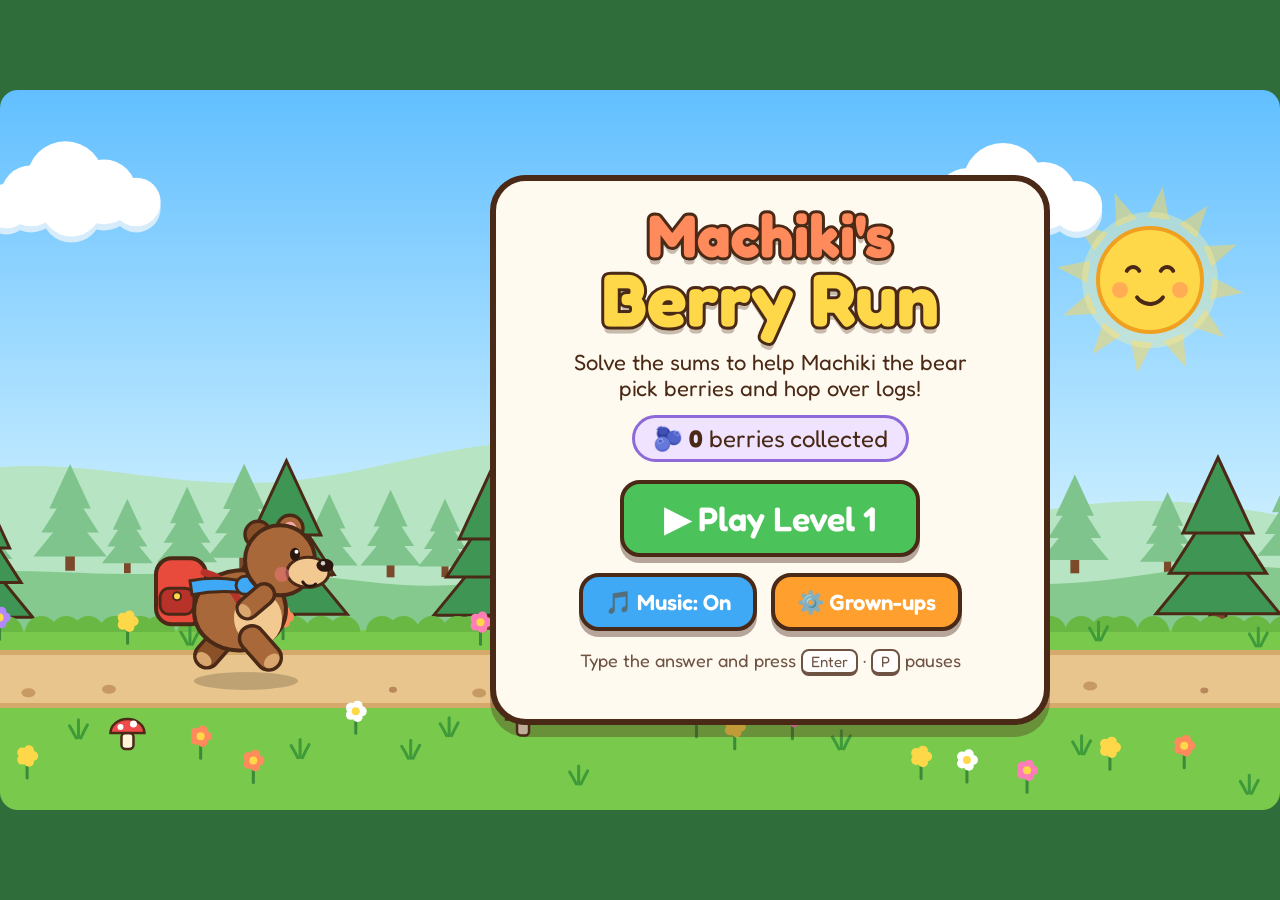
==== index.html @ 08c1b2c3 "Add Machiki's Berry Run arithmetic game A browser side-scroller for practising addition and subtract" ====
<!doctype html>
<html lang="en">
<head>
<meta charset="utf-8">
<meta name="viewport" content="width=device-width, initial-scale=1, maximum-scale=1, user-scalable=no">
<title>Machiki's Berry Run</title>
<link rel="preconnect" href="https://fonts.googleapis.com">
<link rel="preconnect" href="https://fonts.gstatic.com" crossorigin>
<link href="https://fonts.googleapis.com/css2?family=Fredoka:wght@400;500;600;700&display=swap" rel="stylesheet">
<link rel="stylesheet" href="css/style.css">
</head>
<body>
<div id="stage">
  <canvas id="game"></canvas>

  <!-- In-game HUD -->
  <div id="hud" class="hidden">
    <div class="hud-left">
      <div class="pill" id="pack-pill" title="Berries in Machiki's knapsack"><span class="ico">🎒</span><span id="hud-berries">0</span></div>
      <div class="pill streak" id="streak-pill" title="Correct answers in a row"><span class="ico">🔥</span><span id="hud-streak">0</span></div>
    </div>
    <div class="hud-right">
      <div class="pill" title="All the berries you have ever collected"><span class="ico">🫐</span><span id="hud-total">0</span></div>
      <button class="icon-btn" id="btn-pause" aria-label="Pause (P)">⏸</button>
    </div>
  </div>

  <div id="problem" class="hidden">
    <div class="qcount">Question <b id="q-num">1</b> of <b id="q-total">10</b></div>
    <div class="eq"><span id="eq-text"></span><span id="answer" class="answer"></span></div>
    <div id="feedback" class="hint">&nbsp;</div>
    <div class="meter"><div id="meter-fill"></div></div>
  </div>

  <div id="numpad" class="hidden">
    <button data-k="1">1</button><button data-k="2">2</button><button data-k="3">3</button>
    <button data-k="4">4</button><button data-k="5">5</button><button data-k="6">6</button>
    <button data-k="7">7</button><button data-k="8">8</button><button data-k="9">9</button>
    <button data-k="0">0</button>
    <button data-k="back" class="np-back" aria-label="Delete">⌫</button>
    <button data-k="enter" class="np-go">Go!</button>
  </div>

  <div id="countdown" class="hidden"></div>

  <!-- Title screen -->
  <div id="title" class="screen">
    <div class="panel title-panel">
      <h1 class="logo"><span>Machiki's</span><span>Berry Run</span></h1>
      <p class="tagline">Solve the sums to help Machiki the bear<br>pick berries and hop over logs!</p>
      <div class="total-badge">🫐 <b id="title-total">0</b> berries collected</div>
      <button id="btn-play" class="btn btn-green btn-big">▶ Play Level 1</button>
      <div class="row">
        <button id="btn-music-title" class="btn btn-blue">🎵 Music: On</button>
        <button id="btn-grownups" class="btn btn-orange">⚙️ Grown-ups</button>
      </div>
      <p class="small">Type the answer and press <kbd>Enter</kbd> · <kbd>P</kbd> pauses</p>
    </div>
  </div>

  <!-- Pause -->
  <div id="pause" class="screen dim hidden">
    <div class="panel">
      <h2>Paused</h2>
      <p class="small">Machiki is having a little rest. 🐻💤</p>
      <button id="btn-resume" class="btn btn-green btn-big">▶ Keep going</button>
      <div class="row">
        <button id="btn-music-pause" class="btn btn-blue">🎵 Music: On</button>
        <button id="btn-sfx-pause" class="btn btn-blue">🔊 Sounds: On</button>
      </div>
      <button id="btn-quit" class="btn btn-plain">🏠 Back to start (keep your berries)</button>
    </div>
  </div>

  <!-- Level complete -->
  <div id="end" class="screen hidden">
    <div class="panel end-panel">
      <h2 id="end-title">Well done!</h2>
      <div id="end-sub" class="subtitle">Level 1 complete</div>
      <div id="end-stars" class="stars"></div>
      <div class="stats">
        <div class="stat"><span class="ico">✅</span><span class="label">Questions answered</span><b id="end-correct">0 / 10</b></div>
        <div class="stat"><span class="ico">🎒</span><span class="label">Berries earned</span><b id="end-berries">0</b></div>
        <div class="stat"><span class="ico">🔥</span><span class="label">Longest streak</span><b id="end-streak">0</b></div>
        <div class="stat total"><span class="ico">🫐</span><span class="label">Total berries</span><b id="end-total">0</b></div>
      </div>
      <div class="row">
        <button id="btn-home" class="btn btn-plain">🏠 Home</button>
        <button id="btn-next" class="btn btn-green btn-big">Next level ▶</button>
      </div>
    </div>
  </div>

  <!-- Grown-ups: settings + progress -->
  <div id="grownups" class="screen dim hidden">
    <div class="panel wide">
      <h2>For grown-ups</h2>
      <div class="cols">
        <div>
          <h3>Settings</h3>
          <div id="settings"></div>
        </div>
        <div>
          <h3>Progress</h3>
          <div id="progress"></div>
          <h4>Tricky facts (practised more often)</h4>
          <div id="tricky" class="chips"></div>
        </div>
      </div>
      <div class="row">
        <button id="btn-reset" class="btn btn-plain danger">Reset all progress</button>
        <button id="btn-close-grownups" class="btn btn-green">Done</button>
      </div>
    </div>
  </div>
</div>

<script src="js/storage.js"></script>
<script src="js/srs.js"></script>
<script src="js/audio.js"></script>
<script src="js/art.js"></script>
<script src="js/game.js"></script>
</body>
</html>
---- css/style.css ----
:root {
  --ink: #4a2a17;
  --cream: #fffaf0;
  --green: #4cc35a;
  --green-d: #2f9440;
  --blue: #3fa9f5;
  --blue-d: #2479c4;
  --orange: #ff9f2e;
  --orange-d: #d97a0d;
  --red: #ef4b4b;
  --yellow: #ffd84a;
  --font: 'Fredoka', 'Chalkboard SE', 'Comic Sans MS', 'Trebuchet MS', sans-serif;
}

* { box-sizing: border-box; }

html, body {
  margin: 0;
  height: 100%;
  overflow: hidden;
  background: #2f6e3b;
  font-family: var(--font);
  color: var(--ink);
  user-select: none;
  -webkit-user-select: none;
  -webkit-tap-highlight-color: transparent;
}

/* The game is laid out on a fixed 1280×720 stage that is scaled to fit the window. */
#stage {
  position: absolute;
  left: 50%;
  top: 50%;
  width: 1280px;
  height: 720px;
  transform-origin: center center;
  overflow: hidden;
  border-radius: 18px;
}

#game {
  position: absolute;
  inset: 0;
  width: 1280px;
  height: 720px;
  display: block;
}

.hidden { display: none !important; }

button { font-family: inherit; cursor: pointer; }

/* ---------- HUD ---------- */
#hud {
  position: absolute;
  inset: 18px 22px auto 22px;
  display: flex;
  justify-content: space-between;
  pointer-events: none;
}
.hud-left, .hud-right { display: flex; gap: 12px; align-items: center; }

.pill {
  display: flex;
  align-items: center;
  gap: 8px;
  min-width: 96px;
  padding: 6px 18px 6px 10px;
  background: var(--cream);
  border: 4px solid var(--ink);
  border-radius: 999px;
  font-size: 32px;
  font-weight: 700;
  box-shadow: 0 5px 0 rgba(74, 42, 23, .35);
}
.pill .ico { font-size: 32px; }
.pill.bump { animation: bump .25s ease-out; }
.pill.streak.hot { background: #ffe08a; }
@keyframes bump { 50% { transform: scale(1.18); } }

.icon-btn {
  pointer-events: auto;
  width: 60px;
  height: 60px;
  border-radius: 50%;
  border: 4px solid var(--ink);
  background: var(--yellow);
  font-size: 26px;
  box-shadow: 0 5px 0 rgba(74, 42, 23, .35);
}
.icon-btn:active { transform: translateY(3px); box-shadow: 0 2px 0 rgba(74, 42, 23, .35); }

/* ---------- Problem box ---------- */
#problem {
  position: absolute;
  top: 16px;
  left: 50%;
  transform: translateX(-50%);
  width: 500px;
  padding: 10px 24px 16px;
  background: var(--cream);
  border: 5px solid var(--ink);
  border-radius: 28px;
  text-align: center;
  box-shadow: 0 8px 0 rgba(74, 42, 23, .35);
}
.qcount { font-size: 20px; font-weight: 500; opacity: .75; }
.eq {
  display: flex;
  justify-content: center;
  align-items: center;
  gap: 14px;
  font-size: 76px;
  font-weight: 700;
  line-height: 1.05;
}
.answer {
  display: inline-flex;
  justify-content: center;
  align-items: center;
  min-width: 124px;
  height: 92px;
  padding: 0 10px;
  background: #fff;
  border: 5px dashed #c79a6c;
  border-radius: 20px;
  color: var(--blue-d);
}
.answer.cursor::after {
  content: '';
  width: 5px;
  height: 58px;
  margin-left: 4px;
  background: var(--blue-d);
  border-radius: 3px;
  animation: blink 1s steps(1) infinite;
}
@keyframes blink { 50% { opacity: 0; } }
.answer.shake { animation: shake .4s; border-color: var(--red); }
@keyframes shake {
  20% { transform: translateX(-10px); }
  40% { transform: translateX(10px); }
  60% { transform: translateX(-7px); }
  80% { transform: translateX(7px); }
}
#problem.solved .answer { border: 5px solid var(--green); background: #e5fbe2; color: var(--green-d); }
#problem.missed .answer { border: 5px solid var(--orange); background: #fff1d6; color: var(--orange-d); }
#problem.pop { animation: pop .35s ease-out; }
@keyframes pop { 0% { transform: translateX(-50%) scale(.7); } 70% { transform: translateX(-50%) scale(1.05); } 100% { transform: translateX(-50%) scale(1); } }

#feedback { font-size: 24px; font-weight: 600; min-height: 32px; margin-top: 4px; }
#feedback.hint { color: #7a5a3d; }
#feedback.good { color: var(--green-d); }
#feedback.bad { color: #d8461f; }

.meter {
  height: 14px;
  margin-top: 6px;
  background: #eadbc4;
  border-radius: 999px;
  overflow: hidden;
}
#meter-fill {
  height: 100%;
  width: 100%;
  border-radius: 999px;
  background: var(--green);
  transition: background-color .3s;
}

/* ---------- Number pad ---------- */
#numpad {
  position: absolute;
  bottom: 14px;
  left: 50%;
  transform: translateX(-50%);
  display: flex;
  gap: 8px;
}
#numpad button {
  width: 66px;
  height: 66px;
  border: 4px solid var(--ink);
  border-radius: 18px;
  background: var(--cream);
  font-size: 34px;
  font-weight: 700;
  color: var(--ink);
  box-shadow: 0 5px 0 rgba(74, 42, 23, .4);
}
#numpad button:active { transform: translateY(3px); box-shadow: 0 2px 0 rgba(74, 42, 23, .4); }
#numpad .np-back { background: #ffd9c2; }
#numpad .np-go { width: 110px; background: var(--green); color: #fff; }

#countdown {
  position: absolute;
  top: 46%;
  left: 50%;
  transform: translate(-50%, -50%);
  font-size: 170px;
  font-weight: 700;
  color: var(--yellow);
  -webkit-text-stroke: 8px var(--ink);
  paint-order: stroke fill;
  text-shadow: 0 10px 0 rgba(74, 42, 23, .35);
  pointer-events: none;
}
#countdown.tick { animation: zoom .7s ease-out; }
@keyframes zoom { 0% { transform: translate(-50%, -50%) scale(1.8); opacity: 0; } 30% { opacity: 1; } 100% { transform: translate(-50%, -50%) scale(1); } }

/* ---------- Screens & panels ---------- */
.screen {
  position: absolute;
  inset: 0;
  display: flex;
  align-items: center;
  justify-content: center;
}
.screen.dim { background: rgba(20, 45, 25, .45); }

.panel {
  width: 560px;
  padding: 26px 34px 30px;
  background: var(--cream);
  border: 6px solid var(--ink);
  border-radius: 36px;
  text-align: center;
  box-shadow: 0 12px 0 rgba(74, 42, 23, .35);
  animation: rise .35s ease-out;
}
.panel.wide { width: 980px; text-align: left; }
@keyframes rise { from { transform: translateY(30px) scale(.95); opacity: 0; } }

.title-panel { margin-left: 260px; }

h1, h2, h3, h4 { margin: 0; }
h2 { font-size: 52px; color: var(--orange-d); }
h3 { font-size: 26px; margin-bottom: 10px; }
h4 { font-size: 18px; margin: 18px 0 8px; opacity: .8; }

.logo {
  display: flex;
  flex-direction: column;
  line-height: .95;
  font-size: 74px;
  color: var(--yellow);
  -webkit-text-stroke: 6px var(--ink);
  paint-order: stroke fill;
  text-shadow: 0 7px 0 rgba(74, 42, 23, .3);
}
.logo span:first-child { color: #ff8a5c; font-size: 60px; }
.tagline { font-size: 22px; margin: 14px 0; }
.total-badge {
  display: inline-block;
  margin-bottom: 18px;
  padding: 6px 18px;
  font-size: 24px;
  background: #efe3ff;
  border: 3px solid #8d6ad8;
  border-radius: 999px;
}
.small { font-size: 18px; opacity: .8; }
kbd {
  padding: 1px 8px;
  background: #fff;
  border: 2px solid var(--ink);
  border-bottom-width: 4px;
  border-radius: 8px;
  font-family: inherit;
  font-size: 15px;
}

.row { display: flex; gap: 14px; justify-content: center; margin-top: 16px; }

.btn {
  padding: 12px 22px;
  border: 4px solid var(--ink);
  border-radius: 20px;
  font-size: 22px;
  font-weight: 600;
  color: #fff;
  box-shadow: 0 6px 0 rgba(74, 42, 23, .4);
  transition: transform .08s;
}
.btn:hover { transform: translateY(-2px); }
.btn:active { transform: translateY(4px); box-shadow: 0 2px 0 rgba(74, 42, 23, .4); }
.btn-big { font-size: 34px; padding: 14px 40px; }
.btn-green { background: var(--green); }
.btn-blue { background: var(--blue); }
.btn-orange { background: var(--orange); }
.btn-plain { background: #fff; color: var(--ink); font-size: 20px; margin-top: 16px; }
.btn-plain.danger { color: #c0392b; }
.btn-plain.danger.confirm { background: var(--red); color: #fff; }

/* ---------- End screen ---------- */
.end-panel { width: 600px; }
.subtitle { font-size: 24px; font-weight: 600; opacity: .7; }
.stars { font-size: 72px; letter-spacing: 8px; line-height: 1.2; }
.stars .on { color: var(--yellow); -webkit-text-stroke: 3px var(--ink); paint-order: stroke fill; display: inline-block; animation: star-in .5s backwards; }
.stars .off { color: #ddd0bd; }
@keyframes star-in { from { transform: scale(0) rotate(-90deg); } }
.stats { display: grid; gap: 10px; margin: 12px 0 4px; }
.stat {
  display: flex;
  align-items: center;
  gap: 12px;
  padding: 8px 18px;
  font-size: 26px;
  background: #fff;
  border: 3px solid #e6d3b8;
  border-radius: 18px;
}
.stat .label { flex: 1; text-align: left; }
.stat b { font-size: 32px; }
.stat.total { background: #efe3ff; border-color: #8d6ad8; }

/* ---------- Grown-ups ---------- */
.cols { display: grid; grid-template-columns: 1fr 1fr; gap: 34px; margin-top: 14px; }
.setting { margin-bottom: 14px; }
.setting .name { font-size: 18px; font-weight: 600; margin-bottom: 6px; }
.seg { display: flex; flex-wrap: wrap; gap: 6px; }
.seg button {
  padding: 7px 14px;
  border: 3px solid var(--ink);
  border-radius: 14px;
  background: #fff;
  font-size: 17px;
  color: var(--ink);
}
.seg button.on { background: var(--blue); color: #fff; }
#progress { font-size: 19px; line-height: 1.6; }
.chips { display: flex; flex-wrap: wrap; gap: 6px; min-height: 36px; }
.chip {
  padding: 4px 12px;
  background: #fff1d6;
  border: 2px solid var(--orange);
  border-radius: 999px;
  font-size: 18px;
}
.chip small { opacity: .65; }
.muted { opacity: .6; font-size: 17px; }
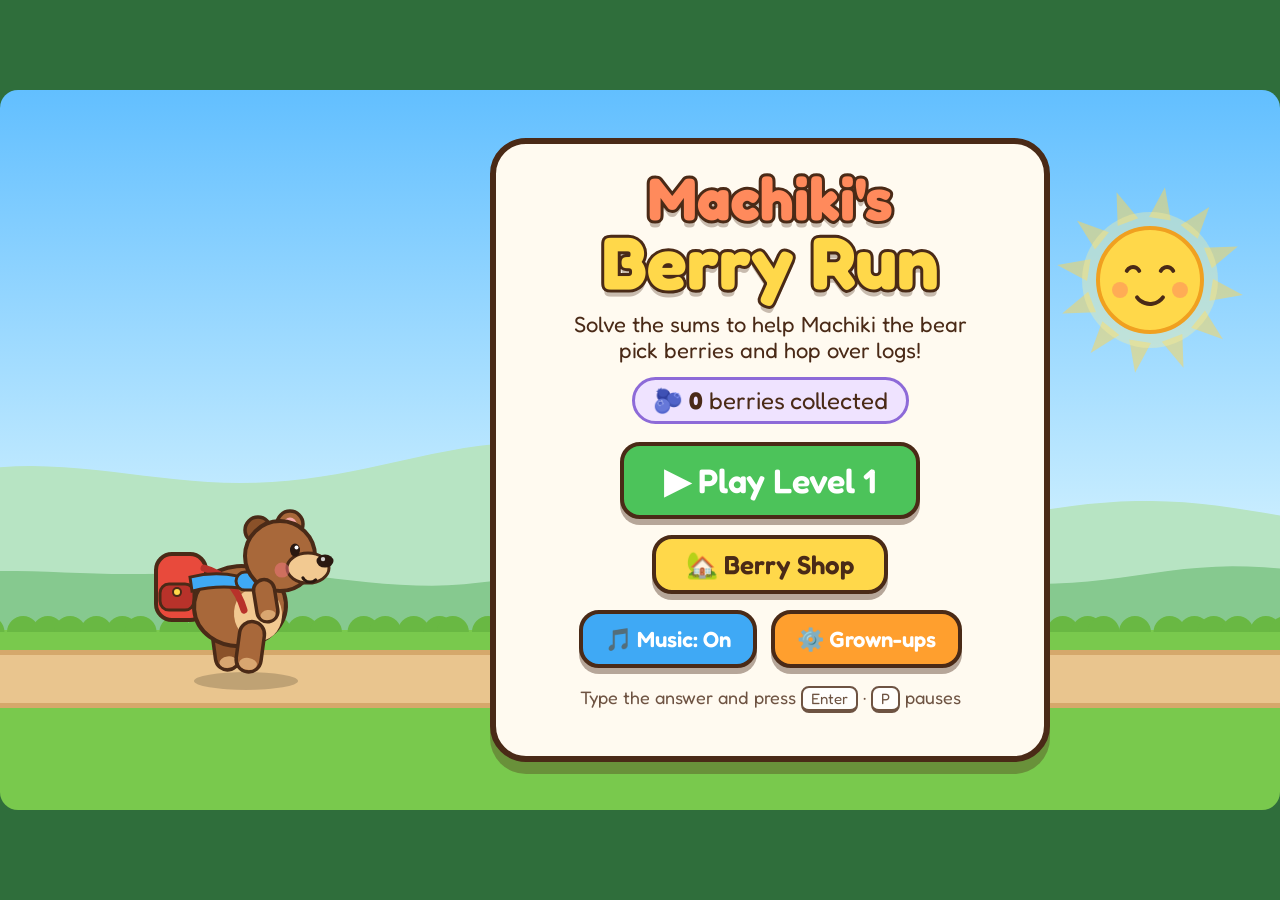
==== commit 0063af8a: "Add spoken answers and the Berry Shop Spoken answers (opt-in in the Grown-ups panel): - Listen with " ====
--- a/index.html
+++ b/index.html
@@ -26,6 +26,7 @@
   </div>
 
   <div id="problem" class="hidden">
+    <div id="mic" class="mic hidden" title="Listening — say the answer!">🎤</div>
     <div class="qcount">Question <b id="q-num">1</b> of <b id="q-total">10</b></div>
     <div class="eq"><span id="eq-text"></span><span id="answer" class="answer"></span></div>
     <div id="feedback" class="hint">&nbsp;</div>
@@ -51,10 +52,28 @@
       <div class="total-badge">🫐 <b id="title-total">0</b> berries collected</div>
       <button id="btn-play" class="btn btn-green btn-big">▶ Play Level 1</button>
       <div class="row">
+        <button id="btn-shop" class="btn btn-yellow btn-mid">🏡 Berry Shop</button>
+      </div>
+      <div class="row">
         <button id="btn-music-title" class="btn btn-blue">🎵 Music: On</button>
         <button id="btn-grownups" class="btn btn-orange">⚙️ Grown-ups</button>
       </div>
-      <p class="small">Type the answer and press <kbd>Enter</kbd> · <kbd>P</kbd> pauses</p>
+      <p class="small" id="howto">Type the answer and press <kbd>Enter</kbd> · <kbd>P</kbd> pauses</p>
+    </div>
+  </div>
+
+  <!-- Berry Shop -->
+  <div id="shop" class="screen hidden">
+    <div class="panel shop-panel">
+      <div class="shop-head">
+        <h2>Berry Shop</h2>
+        <p class="shop-sub">Spend your berries to grow Machiki's forest!</p>
+        <div class="pill" id="shop-pill"><span class="ico">🫐</span><span id="shop-berries">0</span></div>
+        <button id="btn-shop-close" class="btn btn-green">Done</button>
+      </div>
+      <div id="shop-tabs" class="shop-tabs"></div>
+      <div id="shop-grid" class="shop-grid"></div>
+      <div id="shop-toast" class="shop-toast hidden"></div>
     </div>
   </div>
 
@@ -86,7 +105,8 @@
       </div>
       <div class="row">
         <button id="btn-home" class="btn btn-plain">🏠 Home</button>
-        <button id="btn-next" class="btn btn-green btn-big">Next level ▶</button>
+        <button id="btn-end-shop" class="btn btn-yellow">🏡 Berry Shop</button>
+        <button id="btn-next" class="btn btn-green">Next level ▶</button>
       </div>
     </div>
   </div>
@@ -105,6 +125,7 @@
           <div id="progress"></div>
           <h4>Tricky facts (practised more often)</h4>
           <div id="tricky" class="chips"></div>
+          <div id="voice-settings"></div>
         </div>
       </div>
       <div class="row">
@@ -118,7 +139,9 @@
 <script src="js/storage.js"></script>
 <script src="js/srs.js"></script>
 <script src="js/audio.js"></script>
+<script src="js/voice.js"></script>
 <script src="js/art.js"></script>
+<script src="js/decor.js"></script>
 <script src="js/game.js"></script>
 </body>
 </html>
--- a/css/style.css
+++ b/css/style.css
@@ -148,6 +148,30 @@
 #problem.pop { animation: pop .35s ease-out; }
 @keyframes pop { 0% { transform: translateX(-50%) scale(.7); } 70% { transform: translateX(-50%) scale(1.05); } 100% { transform: translateX(-50%) scale(1); } }
 
+.answer.heard { color: #8fa3b8; }
+
+.mic {
+  position: absolute;
+  top: 10px;
+  right: 14px;
+  width: 46px;
+  height: 46px;
+  display: flex;
+  align-items: center;
+  justify-content: center;
+  font-size: 24px;
+  background: #e6e0d6;
+  border: 3px solid var(--ink);
+  border-radius: 50%;
+}
+.mic.listening { background: #c9f5c4; animation: listen 1.6s ease-in-out infinite; }
+.mic.heard { background: var(--yellow); }
+.mic.blocked { opacity: .45; filter: grayscale(1); animation: none; }
+@keyframes listen {
+  0%, 100% { box-shadow: 0 0 0 0 rgba(76, 195, 90, .7); }
+  50% { box-shadow: 0 0 0 10px rgba(76, 195, 90, 0); }
+}
+
 #feedback { font-size: 24px; font-weight: 600; min-height: 32px; margin-top: 4px; }
 #feedback.hint { color: #7a5a3d; }
 #feedback.good { color: var(--green-d); }
@@ -228,7 +252,7 @@
   box-shadow: 0 12px 0 rgba(74, 42, 23, .35);
   animation: rise .35s ease-out;
 }
-.panel.wide { width: 980px; text-align: left; }
+.panel.wide { width: 980px; max-height: 696px; overflow-y: auto; padding-top: 20px; padding-bottom: 22px; text-align: left; }
 @keyframes rise { from { transform: translateY(30px) scale(.95); opacity: 0; } }
 
 .title-panel { margin-left: 260px; }
@@ -288,12 +312,17 @@
 .btn-green { background: var(--green); }
 .btn-blue { background: var(--blue); }
 .btn-orange { background: var(--orange); }
+.btn-yellow { background: var(--yellow); color: var(--ink); }
+.btn-mid { font-size: 26px; padding: 10px 30px; }
 .btn-plain { background: #fff; color: var(--ink); font-size: 20px; margin-top: 16px; }
 .btn-plain.danger { color: #c0392b; }
 .btn-plain.danger.confirm { background: var(--red); color: #fff; }
 
 /* ---------- End screen ---------- */
-.end-panel { width: 600px; }
+.end-panel { width: 680px; }
+.end-panel .row { align-items: center; }
+.end-panel .row .btn { margin-top: 0; padding: 12px 22px; font-size: 24px; white-space: nowrap; }
+.end-panel .row #btn-next { font-size: 28px; }
 .subtitle { font-size: 24px; font-weight: 600; opacity: .7; }
 .stars { font-size: 72px; letter-spacing: 8px; line-height: 1.2; }
 .stars .on { color: var(--yellow); -webkit-text-stroke: 3px var(--ink); paint-order: stroke fill; display: inline-block; animation: star-in .5s backwards; }
@@ -314,9 +343,96 @@
 .stat b { font-size: 32px; }
 .stat.total { background: #efe3ff; border-color: #8d6ad8; }
 
+/* ---------- Berry Shop ---------- */
+.shop-panel {
+  position: relative;
+  display: flex;
+  flex-direction: column;
+  width: 1200px;
+  height: 680px;
+  padding: 18px 26px 20px;
+  text-align: left;
+}
+.shop-head { display: flex; align-items: center; gap: 18px; }
+.shop-head h2 { font-size: 46px; }
+.shop-sub { flex: 1; margin: 0; font-size: 20px; opacity: .75; }
+.shop-head .btn { font-size: 24px; padding: 8px 26px; }
+
+.shop-tabs { display: flex; gap: 8px; margin: 12px 0; }
+.shop-tabs button {
+  flex: 1;
+  padding: 10px 6px;
+  background: #fff;
+  border: 4px solid var(--ink);
+  border-radius: 18px;
+  font-size: 20px;
+  font-weight: 600;
+  white-space: nowrap;
+  color: var(--ink);
+}
+.shop-tabs button small { font-size: 14px; opacity: .6; }
+.shop-tabs button.on { background: var(--orange); color: #fff; box-shadow: 0 4px 0 rgba(74, 42, 23, .35); }
+
+.shop-grid {
+  flex: 1;
+  display: grid;
+  grid-template-columns: repeat(5, minmax(0, 1fr));
+  grid-auto-rows: 236px;
+  gap: 14px;
+  padding: 4px 6px 8px 2px;
+  overflow-y: auto;
+}
+.card {
+  display: flex;
+  flex-direction: column;
+  align-items: center;
+  padding: 8px 8px 10px;
+  background: #fff;
+  border: 4px solid #e6d3b8;
+  border-radius: 22px;
+}
+.card canvas { width: 100%; aspect-ratio: 196 / 128; border-radius: 14px; background: linear-gradient(#e3f6ff, #e9f8e0 70%); }
+.card .name { flex: 1; display: flex; align-items: center; margin: 4px 0; font-size: 19px; font-weight: 600; text-align: center; line-height: 1.1; }
+.card.owned { background: #effbea; border-color: var(--green); }
+.card.bought { animation: bought .6s ease-out; }
+@keyframes bought { 40% { transform: scale(1.08) rotate(-2deg); } }
+.card .buy {
+  width: 100%;
+  padding: 6px 0;
+  background: var(--yellow);
+  border: 4px solid var(--ink);
+  border-radius: 14px;
+  font-size: 22px;
+  font-weight: 700;
+  color: var(--ink);
+  box-shadow: 0 4px 0 rgba(74, 42, 23, .35);
+}
+.card .buy:active { transform: translateY(3px); box-shadow: 0 1px 0 rgba(74, 42, 23, .35); }
+.card .buy.cant { background: #eee6da; color: #a08a70; border-color: #c9b59a; box-shadow: none; }
+.card .buy.confirm { background: var(--green); color: #fff; font-size: 18px; animation: bump .3s; }
+.card .buy.shake { animation: shake .4s; }
+.owned-tag { padding: 8px 0; font-size: 18px; font-weight: 700; color: var(--green-d); }
+
+.shop-toast {
+  position: absolute;
+  left: 50%;
+  bottom: 22px;
+  transform: translateX(-50%);
+  padding: 10px 26px;
+  background: var(--ink);
+  border-radius: 999px;
+  color: #fff;
+  font-size: 22px;
+  font-weight: 600;
+  white-space: nowrap;
+  animation: rise .3s ease-out;
+}
+
 /* ---------- Grown-ups ---------- */
 .cols { display: grid; grid-template-columns: 1fr 1fr; gap: 34px; margin-top: 14px; }
-.setting { margin-bottom: 14px; }
+.setting { margin-bottom: 12px; }
+.setting-pair { display: flex; gap: 32px; }
+#voice-settings { margin-top: 22px; }
 .setting .name { font-size: 18px; font-weight: 600; margin-bottom: 6px; }
 .seg { display: flex; flex-wrap: wrap; gap: 6px; }
 .seg button {
@@ -328,6 +444,16 @@
   color: var(--ink);
 }
 .seg button.on { background: var(--blue); color: #fff; }
+.seg button:disabled { opacity: .4; cursor: default; }
+.voice-note { margin: 6px 0 0; font-size: 14px; line-height: 1.35; opacity: .75; }
+.voice-test {
+  margin-top: 8px;
+  padding: 6px 12px;
+  background: #fff;
+  border: 2px dashed #c79a6c;
+  border-radius: 12px;
+  font-size: 16px;
+}
 #progress { font-size: 19px; line-height: 1.6; }
 .chips { display: flex; flex-wrap: wrap; gap: 6px; min-height: 36px; }
 .chip {
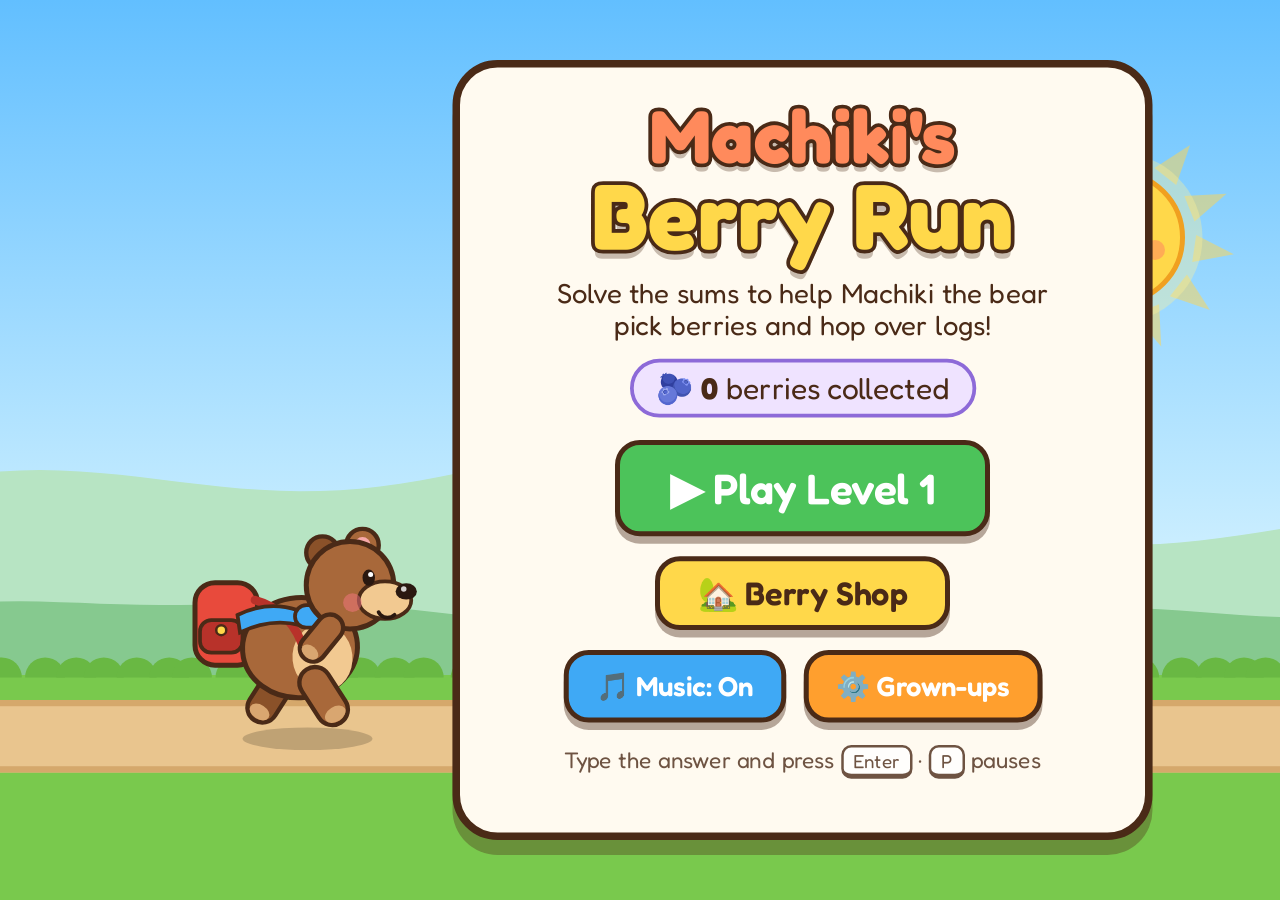
==== commit ed9291e6: "Fit the game to phones, tablets and any screen shape The stage's width and height now follow the scr" ====
--- a/index.html
+++ b/index.html
@@ -2,7 +2,12 @@
 <html lang="en">
 <head>
 <meta charset="utf-8">
-<meta name="viewport" content="width=device-width, initial-scale=1, maximum-scale=1, user-scalable=no">
+<meta name="viewport" content="width=device-width, initial-scale=1, maximum-scale=1, user-scalable=no, viewport-fit=cover">
+<meta name="theme-color" content="#62bfff">
+<meta name="mobile-web-app-capable" content="yes">
+<meta name="apple-mobile-web-app-capable" content="yes">
+<meta name="apple-mobile-web-app-status-bar-style" content="black-translucent">
+<meta name="apple-mobile-web-app-title" content="Berry Run">
 <title>Machiki's Berry Run</title>
 <link rel="preconnect" href="https://fonts.googleapis.com">
 <link rel="preconnect" href="https://fonts.gstatic.com" crossorigin>
--- a/css/style.css
+++ b/css/style.css
@@ -18,15 +18,20 @@
   margin: 0;
   height: 100%;
   overflow: hidden;
-  background: #2f6e3b;
+  overscroll-behavior: none;
+  background: #5ea93f;
   font-family: var(--font);
   color: var(--ink);
   user-select: none;
   -webkit-user-select: none;
+  -webkit-touch-callout: none;
   -webkit-tap-highlight-color: transparent;
-}
-
-/* The game is laid out on a fixed 1280×720 stage that is scaled to fit the window. */
+  touch-action: manipulation;
+}
+
+/* The stage is laid out in logical pixels and scaled to the screen; its size and layout
+   (data-layout = wide | strip | portrait) are set by fit() in game.js. The 720-tall scene sits at
+   the top; on taller screens the meadow continues below it, holding the problem and number pad. */
 #stage {
   position: absolute;
   left: 50%;
@@ -35,12 +40,17 @@
   height: 720px;
   transform-origin: center center;
   overflow: hidden;
-  border-radius: 18px;
+  background: linear-gradient(#79c94d 720px, #66b443);
+  --safe-top: 0px;
+  --safe-right: 0px;
+  --safe-bottom: 0px;
+  --safe-left: 0px;
 }
 
 #game {
   position: absolute;
-  inset: 0;
+  left: 0;
+  top: 0;
   width: 1280px;
   height: 720px;
   display: block;
@@ -48,12 +58,12 @@
 
 .hidden { display: none !important; }
 
-button { font-family: inherit; cursor: pointer; }
+button { font-family: inherit; cursor: pointer; touch-action: manipulation; }
 
 /* ---------- HUD ---------- */
 #hud {
   position: absolute;
-  inset: 18px 22px auto 22px;
+  inset: calc(18px + var(--safe-top)) calc(22px + var(--safe-right)) auto calc(22px + var(--safe-left));
   display: flex;
   justify-content: space-between;
   pointer-events: none;
@@ -96,7 +106,7 @@
   top: 16px;
   left: 50%;
   transform: translateX(-50%);
-  width: 500px;
+  width: clamp(420px, calc(100% - 520px), 500px);
   padding: 10px 24px 16px;
   background: var(--cream);
   border: 5px solid var(--ink);
@@ -195,7 +205,7 @@
 /* ---------- Number pad ---------- */
 #numpad {
   position: absolute;
-  bottom: 14px;
+  bottom: calc(14px + var(--safe-bottom));
   left: 50%;
   transform: translateX(-50%);
   display: flex;
@@ -218,7 +228,7 @@
 
 #countdown {
   position: absolute;
-  top: 46%;
+  top: 330px;
   left: 50%;
   transform: translate(-50%, -50%);
   font-size: 170px;
@@ -244,6 +254,7 @@
 
 .panel {
   width: 560px;
+  max-width: calc(100% - 24px);
   padding: 26px 34px 30px;
   background: var(--cream);
   border: 6px solid var(--ink);
@@ -252,7 +263,7 @@
   box-shadow: 0 12px 0 rgba(74, 42, 23, .35);
   animation: rise .35s ease-out;
 }
-.panel.wide { width: 980px; max-height: 696px; overflow-y: auto; padding-top: 20px; padding-bottom: 22px; text-align: left; }
+.panel.wide { width: 980px; max-height: calc(100% - 24px); overflow-y: auto; padding-top: 20px; padding-bottom: 22px; text-align: left; }
 @keyframes rise { from { transform: translateY(30px) scale(.95); opacity: 0; } }
 
 .title-panel { margin-left: 260px; }
@@ -306,7 +317,7 @@
   box-shadow: 0 6px 0 rgba(74, 42, 23, .4);
   transition: transform .08s;
 }
-.btn:hover { transform: translateY(-2px); }
+@media (hover: hover) { .btn:hover { transform: translateY(-2px); } }
 .btn:active { transform: translateY(4px); box-shadow: 0 2px 0 rgba(74, 42, 23, .4); }
 .btn-big { font-size: 34px; padding: 14px 40px; }
 .btn-green { background: var(--green); }
@@ -349,7 +360,8 @@
   display: flex;
   flex-direction: column;
   width: 1200px;
-  height: 680px;
+  height: calc(100% - 24px);
+  max-height: 900px;
   padding: 18px 26px 20px;
   text-align: left;
 }
@@ -358,9 +370,9 @@
 .shop-sub { flex: 1; margin: 0; font-size: 20px; opacity: .75; }
 .shop-head .btn { font-size: 24px; padding: 8px 26px; }
 
-.shop-tabs { display: flex; gap: 8px; margin: 12px 0; }
+.shop-tabs { display: flex; flex-wrap: wrap; gap: 8px; margin: 12px 0; }
 .shop-tabs button {
-  flex: 1;
+  flex: 1 1 auto;
   padding: 10px 6px;
   background: #fff;
   border: 4px solid var(--ink);
@@ -376,7 +388,7 @@
 .shop-grid {
   flex: 1;
   display: grid;
-  grid-template-columns: repeat(5, minmax(0, 1fr));
+  grid-template-columns: repeat(auto-fill, minmax(196px, 1fr));
   grid-auto-rows: 236px;
   gap: 14px;
   padding: 4px 6px 8px 2px;
@@ -411,6 +423,16 @@
 .card .buy.cant { background: #eee6da; color: #a08a70; border-color: #c9b59a; box-shadow: none; }
 .card .buy.confirm { background: var(--green); color: #fff; font-size: 18px; animation: bump .3s; }
 .card .buy.shake { animation: shake .4s; }
+.flying-berry {
+  position: absolute;
+  left: 0;
+  top: 0;
+  z-index: 5;
+  font-size: 30px;
+  line-height: 1;
+  pointer-events: none;
+  filter: drop-shadow(0 2px 0 rgba(74, 42, 23, .35));
+}
 .owned-tag { padding: 8px 0; font-size: 18px; font-weight: 700; color: var(--green-d); }
 
 .shop-toast {
@@ -465,3 +487,59 @@
 }
 .chip small { opacity: .65; }
 .muted { opacity: .6; font-size: 17px; }
+
+/* ---------- Layouts for different screens (see fit() in game.js) ---------- */
+
+/* Phones: everything is scaled down a lot, so make the things you tap bigger. */
+body.small[data-layout="wide"] #numpad { gap: 10px; bottom: calc(8px + var(--safe-bottom)); }
+body.small[data-layout="wide"] #numpad button { width: 86px; height: 86px; font-size: 42px; border-radius: 22px; }
+body.small[data-layout="wide"] #numpad .np-go { width: 140px; }
+body.small .shop-grid { grid-template-columns: repeat(auto-fill, minmax(260px, 1fr)); grid-auto-rows: 320px; }
+body.small .card .name { font-size: 26px; }
+body.small .card .buy { padding: 14px 0; font-size: 32px; }
+body.small .shop-tabs button { padding: 12px 10px; font-size: 26px; }
+body.small .shop-tabs button small { font-size: 18px; }
+body.small .seg button { padding: 10px 18px; font-size: 22px; }
+body.small .setting .name, body.small #progress { font-size: 22px; }
+
+/* Squarish screens: the number pad gets its own strip of meadow under the scene. */
+[data-layout="strip"] #numpad {
+  top: 734px;
+  bottom: calc(14px + var(--safe-bottom));
+  left: calc(24px + var(--safe-left));
+  right: calc(24px + var(--safe-right));
+  transform: none;
+  align-items: center;
+}
+[data-layout="strip"] #numpad button { flex: 1; width: auto; height: 100%; max-height: 120px; font-size: 44px; }
+[data-layout="strip"] #numpad .np-go { flex: 1.6; }
+
+/* Portrait: scene on top, then the problem, then a big 3×4 number pad filling the rest. */
+[data-layout="portrait"] #problem { top: 736px; width: calc(100% - 40px); max-width: 720px; }
+[data-layout="portrait"] #numpad {
+  top: 966px;
+  bottom: calc(22px + var(--safe-bottom));
+  left: calc(22px + var(--safe-left));
+  right: calc(22px + var(--safe-right));
+  transform: none;
+  display: grid;
+  grid-template-columns: repeat(3, 1fr);
+  gap: 16px;
+  max-width: 900px;
+  margin: 0 auto;
+}
+[data-layout="portrait"] #numpad button { width: auto; height: auto; font-size: 68px; border-radius: 28px; box-shadow: 0 7px 0 rgba(74, 42, 23, .4); }
+[data-layout="portrait"] #numpad .np-go { width: auto; font-size: 52px; }
+[data-layout="portrait"] #numpad .np-back { order: 1; font-size: 56px; }
+[data-layout="portrait"] #numpad [data-k="0"] { order: 2; }
+[data-layout="portrait"] #numpad .np-go { order: 3; }
+
+/* Portrait: menus sit in the meadow below the scene, so Machiki and the forest stay in view. */
+[data-layout="portrait"] #title { padding: 720px 0 var(--safe-bottom); }
+[data-layout="portrait"] #end { align-items: flex-end; padding-bottom: calc(24px + var(--safe-bottom)); }
+[data-layout="portrait"] .title-panel { margin-left: 0; }
+[data-layout="portrait"] .cols { grid-template-columns: 1fr; }
+[data-layout="portrait"] .shop-panel { max-height: none; }
+[data-layout="portrait"] .shop-sub { display: none; }
+[data-layout="portrait"] .shop-head { flex-wrap: wrap; justify-content: space-between; }
+[data-layout="portrait"] .shop-head h2 { flex: 1; }
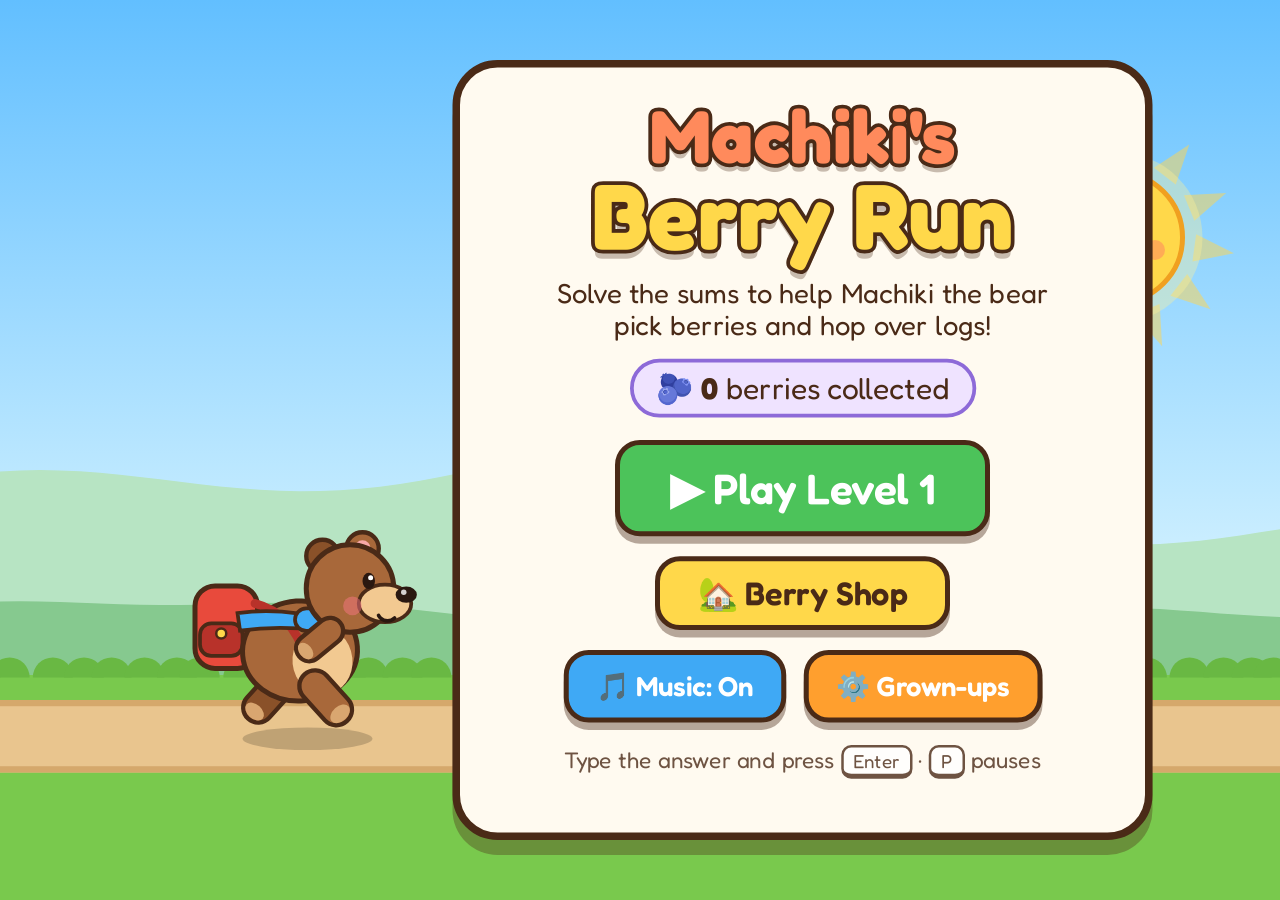
==== commit 4ab36ab1: "Make the level-complete screen more rewarding, with a streak bonus - Show the results as big version" ====
--- a/index.html
+++ b/index.html
@@ -102,11 +102,14 @@
       <h2 id="end-title">Well done!</h2>
       <div id="end-sub" class="subtitle">Level 1 complete</div>
       <div id="end-stars" class="stars"></div>
-      <div class="stats">
-        <div class="stat"><span class="ico">✅</span><span class="label">Questions answered</span><b id="end-correct">0 / 10</b></div>
-        <div class="stat"><span class="ico">🎒</span><span class="label">Berries earned</span><b id="end-berries">0</b></div>
-        <div class="stat"><span class="ico">🔥</span><span class="label">Longest streak</span><b id="end-streak">0</b></div>
-        <div class="stat total"><span class="ico">🫐</span><span class="label">Total berries</span><b id="end-total">0</b></div>
+      <div class="end-stats">
+        <div class="pill big" title="Questions answered"><span class="ico">✅</span><span id="end-correct">0/10</span></div>
+        <div class="pill big" id="end-pack-pill" title="Berries in the knapsack"><span class="ico">🎒</span><span id="end-berries">0</span></div>
+        <div class="pill big streak" id="end-streak-pill" title="Longest streak"><span class="ico">🔥</span><span id="end-streak">0</span></div>
+      </div>
+      <div id="end-bonus" class="end-bonus"></div>
+      <div class="end-total">
+        <div class="pill huge" id="end-total-pill" title="All your berries"><span class="ico">🫐</span><span id="end-total">0</span></div>
       </div>
       <div class="row">
         <button id="btn-home" class="btn btn-plain">🏠 Home</button>
--- a/css/style.css
+++ b/css/style.css
@@ -103,7 +103,7 @@
 /* ---------- Problem box ---------- */
 #problem {
   position: absolute;
-  top: 16px;
+  top: calc(16px + var(--safe-top));
   left: 50%;
   transform: translateX(-50%);
   width: clamp(420px, calc(100% - 520px), 500px);
@@ -249,6 +249,9 @@
   display: flex;
   align-items: center;
   justify-content: center;
+  /* Keep panels clear of the status bar, notch and home indicator (e.g. when added to the
+     iPhone Home Screen); dimmed backgrounds still cover the whole screen. */
+  padding: var(--safe-top) var(--safe-right) var(--safe-bottom) var(--safe-left);
 }
 .screen.dim { background: rgba(20, 45, 25, .45); }
 
@@ -330,7 +333,7 @@
 .btn-plain.danger.confirm { background: var(--red); color: #fff; }
 
 /* ---------- End screen ---------- */
-.end-panel { width: 680px; }
+.end-panel { position: relative; width: 680px; }
 .end-panel .row { align-items: center; }
 .end-panel .row .btn { margin-top: 0; padding: 12px 22px; font-size: 24px; white-space: nowrap; }
 .end-panel .row #btn-next { font-size: 28px; }
@@ -339,20 +342,25 @@
 .stars .on { color: var(--yellow); -webkit-text-stroke: 3px var(--ink); paint-order: stroke fill; display: inline-block; animation: star-in .5s backwards; }
 .stars .off { color: #ddd0bd; }
 @keyframes star-in { from { transform: scale(0) rotate(-90deg); } }
-.stats { display: grid; gap: 10px; margin: 12px 0 4px; }
-.stat {
-  display: flex;
-  align-items: center;
-  gap: 12px;
-  padding: 8px 18px;
-  font-size: 26px;
-  background: #fff;
-  border: 3px solid #e6d3b8;
-  border-radius: 18px;
-}
-.stat .label { flex: 1; text-align: left; }
-.stat b { font-size: 32px; }
-.stat.total { background: #efe3ff; border-color: #8d6ad8; }
+/* Big versions of the in-game knapsack, streak and berry-total widgets. */
+.end-stats { display: flex; justify-content: center; gap: 16px; margin: 6px 0 4px; }
+.pill.big { padding: 8px 24px 8px 14px; font-size: 46px; }
+.pill.big .ico { font-size: 42px; }
+.end-total { display: flex; justify-content: center; margin: 18px 0 6px; }
+.pill.huge {
+  padding: 10px 40px 10px 22px;
+  background: #efe3ff;
+  border-color: #8d6ad8;
+  font-size: 66px;
+  box-shadow: 0 7px 0 rgba(74, 42, 23, .3);
+}
+.pill.huge .ico { font-size: 58px; }
+.pill.glow { box-shadow: 0 0 0 6px rgba(255, 216, 74, .85), 0 0 30px 8px rgba(255, 196, 40, .75); transition: box-shadow .4s; }
+/* Always takes up its line, so the panel doesn't jump when the bonus appears. */
+.end-bonus { min-height: 36px; margin-top: 12px; font-size: 26px; font-weight: 600; color: #8a6a4a; }
+.end-bonus.waiting { visibility: hidden; }
+.end-bonus.won { font-size: 28px; font-weight: 700; color: var(--orange-d); animation: rise .4s ease-out; }
+.end-bonus b { color: #e8453c; }
 
 /* ---------- Berry Shop ---------- */
 .shop-panel {
@@ -496,7 +504,7 @@
 body.small[data-layout="wide"] #numpad .np-go { width: 140px; }
 body.small .shop-grid { grid-template-columns: repeat(auto-fill, minmax(260px, 1fr)); grid-auto-rows: 320px; }
 body.small .card .name { font-size: 26px; }
-body.small .card .buy { padding: 14px 0; font-size: 32px; }
+body.small .card .buy { padding: 17px 0; font-size: 32px; }
 body.small .shop-tabs button { padding: 12px 10px; font-size: 26px; }
 body.small .shop-tabs button small { font-size: 18px; }
 body.small .seg button { padding: 10px 18px; font-size: 22px; }
@@ -524,18 +532,19 @@
   transform: none;
   display: grid;
   grid-template-columns: repeat(3, 1fr);
+  grid-auto-rows: minmax(0, 1fr); /* rows shrink to fit, whatever the screen height */
   gap: 16px;
   max-width: 900px;
   margin: 0 auto;
 }
-[data-layout="portrait"] #numpad button { width: auto; height: auto; font-size: 68px; border-radius: 28px; box-shadow: 0 7px 0 rgba(74, 42, 23, .4); }
+[data-layout="portrait"] #numpad button { width: auto; height: auto; min-height: 0; padding: 0; line-height: 1; font-size: 68px; border-radius: 28px; box-shadow: 0 7px 0 rgba(74, 42, 23, .4); }
 [data-layout="portrait"] #numpad .np-go { width: auto; font-size: 52px; }
 [data-layout="portrait"] #numpad .np-back { order: 1; font-size: 56px; }
 [data-layout="portrait"] #numpad [data-k="0"] { order: 2; }
 [data-layout="portrait"] #numpad .np-go { order: 3; }
 
 /* Portrait: menus sit in the meadow below the scene, so Machiki and the forest stay in view. */
-[data-layout="portrait"] #title { padding: 720px 0 var(--safe-bottom); }
+[data-layout="portrait"] #title { padding-top: 680px; } /* centred in the meadow below the scene */
 [data-layout="portrait"] #end { align-items: flex-end; padding-bottom: calc(24px + var(--safe-bottom)); }
 [data-layout="portrait"] .title-panel { margin-left: 0; }
 [data-layout="portrait"] .cols { grid-template-columns: 1fr; }
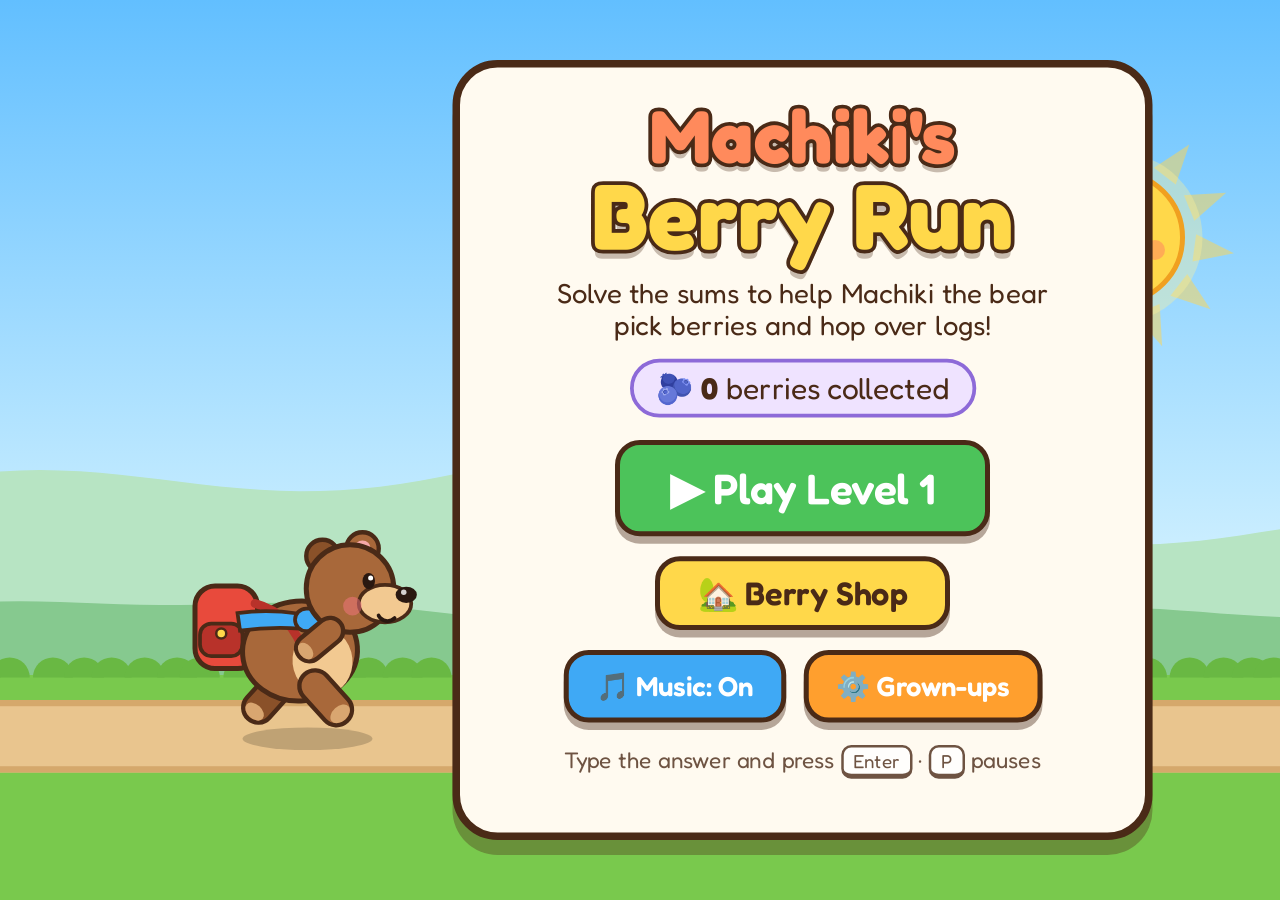
==== commit d415f135: "Add an app icon and web app manifest The icon shows Machiki leaping with a knapsack full of berries," ====
--- a/index.html
+++ b/index.html
@@ -8,6 +8,10 @@
 <meta name="apple-mobile-web-app-capable" content="yes">
 <meta name="apple-mobile-web-app-status-bar-style" content="black-translucent">
 <meta name="apple-mobile-web-app-title" content="Berry Run">
+<link rel="manifest" href="manifest.webmanifest">
+<link rel="apple-touch-icon" href="icons/apple-touch-icon.png">
+<link rel="icon" type="image/png" sizes="64x64" href="icons/favicon-64.png">
+<link rel="icon" type="image/png" sizes="192x192" href="icons/icon-192.png">
 <title>Machiki's Berry Run</title>
 <link rel="preconnect" href="https://fonts.googleapis.com">
 <link rel="preconnect" href="https://fonts.gstatic.com" crossorigin>
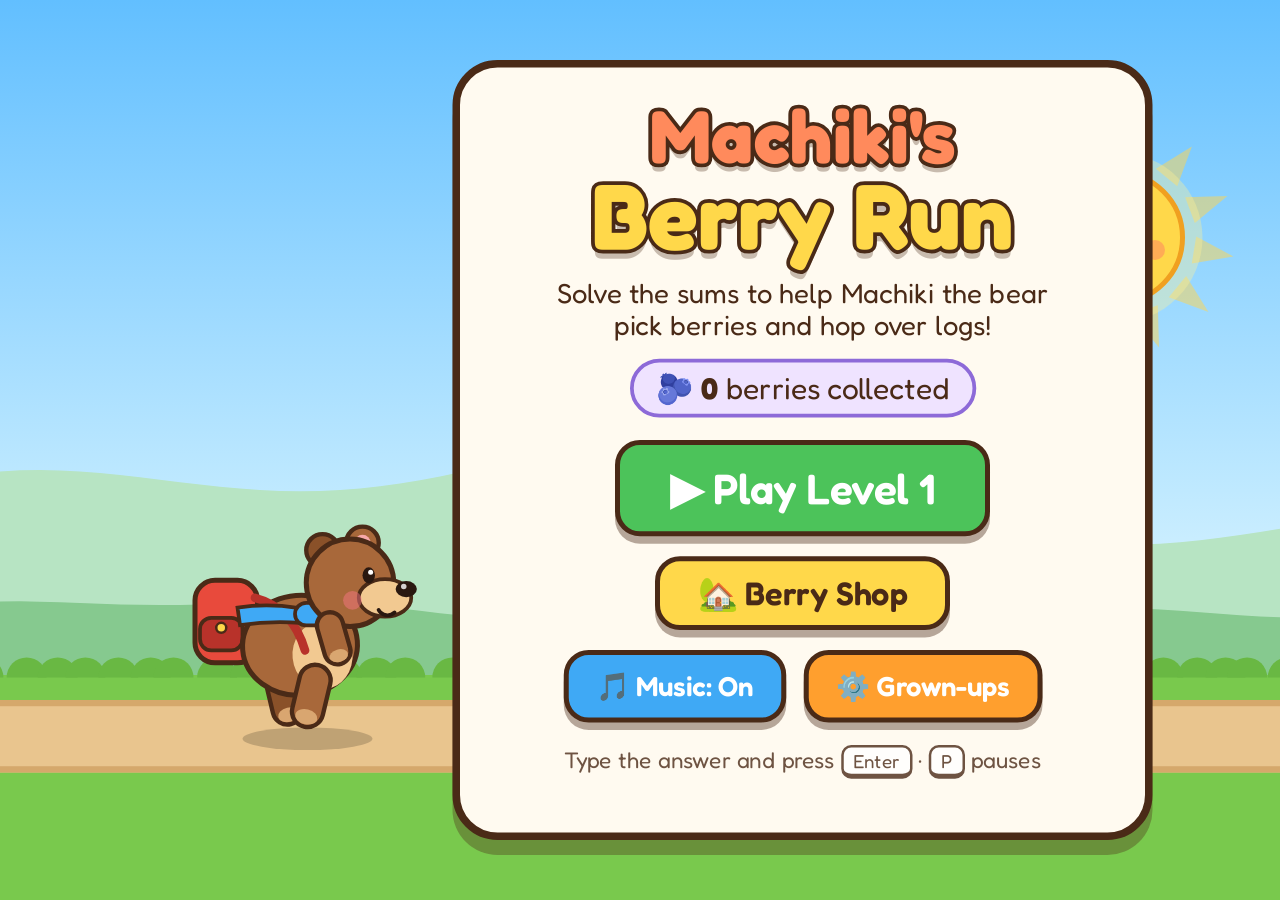
==== commit 0920a32d: "Teach a strategy when Machiki trips, then ask a similar question - When time runs out, the game stop" ====
--- a/index.html
+++ b/index.html
@@ -86,6 +86,17 @@
     </div>
   </div>
 
+  <!-- Tip after a trip: the fact worked out with berries -->
+  <div id="tip" class="screen dim hidden">
+    <div class="panel tip-panel">
+      <div id="tip-eq" class="tip-eq"></div>
+      <div id="tip-title" class="tip-title"></div>
+      <canvas id="tip-picture" class="tip-picture"></canvas>
+      <div id="tip-steps" class="tip-steps"></div>
+      <button id="btn-tip-ok" class="btn btn-green btn-big">Got it! ▶</button>
+    </div>
+  </div>
+
   <!-- Pause -->
   <div id="pause" class="screen dim hidden">
     <div class="panel">
@@ -137,6 +148,8 @@
           <div id="progress"></div>
           <h4>Tricky facts (practised more often)</h4>
           <div id="tricky" class="chips"></div>
+          <h4>Kinds of mistakes</h4>
+          <div id="slips" class="chips"></div>
           <div id="voice-settings"></div>
         </div>
       </div>
@@ -150,10 +163,12 @@
 
 <script src="js/storage.js"></script>
 <script src="js/srs.js"></script>
+<script src="js/hints.js"></script>
 <script src="js/audio.js"></script>
 <script src="js/voice.js"></script>
 <script src="js/art.js"></script>
 <script src="js/decor.js"></script>
+<script src="js/tip.js"></script>
 <script src="js/game.js"></script>
 </body>
 </html>
--- a/css/style.css
+++ b/css/style.css
@@ -270,6 +270,28 @@
 @keyframes rise { from { transform: translateY(30px) scale(.95); opacity: 0; } }
 
 .title-panel { margin-left: 260px; }
+
+/* Tip after a trip */
+.tip-panel { width: 720px; padding: 18px 30px 24px; }
+.tip-eq { font-size: 64px; font-weight: 700; line-height: 1.1; }
+.tip-answer {
+  display: inline-block;
+  min-width: 90px;
+  padding: 0 10px;
+  border: 5px dashed #c79a6c;
+  border-radius: 18px;
+  background: #fff;
+  color: #c79a6c;
+}
+.tip-answer.on { border-style: solid; border-color: var(--green); background: #e5fbe2; color: var(--green-d); animation: pop-in .4s ease-out; }
+.tip-title { margin: 8px 0 12px; font-size: 32px; font-weight: 600; color: var(--orange-d); }
+.tip-picture { display: block; margin: 0 auto; }
+.tip-steps { min-height: 60px; margin: 12px 0 16px; }
+.tip-step { font-size: 48px; font-weight: 700; line-height: 1.25; color: var(--blue-d); opacity: 0; }
+.tip-step.on { opacity: 1; animation: pop-in .35s ease-out; }
+#btn-tip-ok { visibility: hidden; }
+#btn-tip-ok.on { visibility: visible; animation: pop-in .3s ease-out; }
+@keyframes pop-in { from { opacity: 0; transform: scale(.8); } }
 
 h1, h2, h3, h4 { margin: 0; }
 h2 { font-size: 52px; color: var(--orange-d); }
